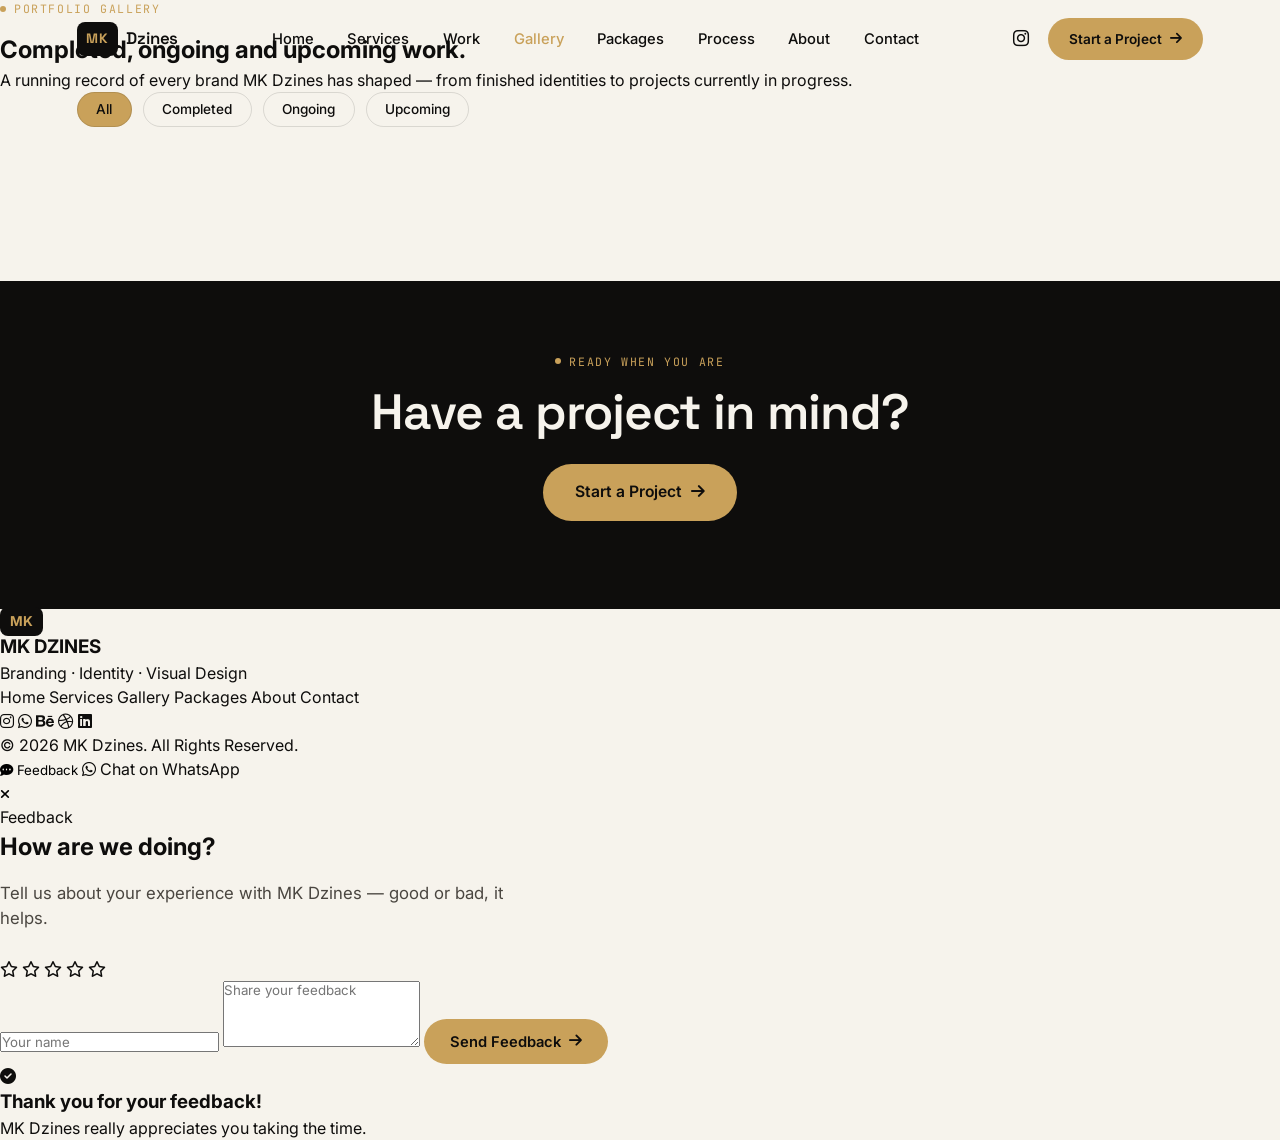
==== gallery.html @ a7ab2bc8 "Create gallery.html" ====
<!DOCTYPE html>
<html lang="en">
<head>
<meta charset="UTF-8">
<meta name="viewport" content="width=device-width, initial-scale=1.0">
<title>Gallery — MK Dzines</title>
<meta name="description" content="Browse completed, ongoing and upcoming branding projects by MK Dzines.">
<link rel="preconnect" href="https://fonts.googleapis.com">
<link rel="preconnect" href="https://fonts.gstatic.com" crossorigin>
<link href="https://fonts.googleapis.com/css2?family=Space+Grotesk:wght@400;500;600;700&family=Inter:wght@400;500;600;700&family=JetBrains+Mono:wght@400;500&display=swap" rel="stylesheet">
<link rel="stylesheet" href="https://cdnjs.cloudflare.com/ajax/libs/font-awesome/6.5.1/css/all.min.css">
<link rel="stylesheet" href="style.css">
</head>
<body>

<!-- ===== NAV ===== -->
<header class="site-header scrolled" id="siteHeader">
  <div class="nav-wrap">
    <a href="index.html" class="logo">
      <span class="logo-mark">MK</span>
      <span class="logo-text">Dzines</span>
    </a>

    <nav class="nav-links" id="navLinks">
      <a href="index.html#home">Home</a>
      <a href="index.html#services">Services</a>
      <a href="index.html#work">Work</a>
      <a href="gallery.html" style="color:var(--gold);">Gallery</a>
      <a href="index.html#packages">Packages</a>
      <a href="index.html#process">Process</a>
      <a href="index.html#about">About</a>
      <a href="index.html#contact">Contact</a>
    </nav>

    <div class="nav-right">
      <a href="https://instagram.com/mk__dzines" target="_blank" rel="noopener" class="ig-icon" aria-label="Instagram">
        <i class="fa-brands fa-instagram"></i>
      </a>
      <a href="index.html#contact" class="btn btn-gold nav-cta">Start a Project <i class="fa-solid fa-arrow-right"></i></a>
      <button class="hamburger" id="hamburger" aria-label="Open menu" aria-expanded="false">
        <span></span><span></span><span></span>
      </button>
    </div>
  </div>
</header>

<!-- ===== MOBILE MENU ===== -->
<div class="mobile-menu" id="mobileMenu">
  <a href="index.html#home">Home</a>
  <a href="index.html#services">Services</a>
  <a href="index.html#work">Work</a>
  <a href="gallery.html">Gallery</a>
  <a href="index.html#packages">Packages</a>
  <a href="index.html#process">Process</a>
  <a href="index.html#about">About</a>
  <a href="index.html#contact">Contact</a>
  <a href="index.html#contact" class="btn btn-gold" style="margin-top:1.5rem;">Start a Project</a>
  <a href="https://instagram.com/mk__dzines" target="_blank" rel="noopener" class="mobile-ig"><i class="fa-brands fa-instagram"></i> @mk__dzines</a>
</div>

<!-- ===== GALLERY HERO ===== -->
<section class="gallery-hero">
  <p class="eyebrow"><span class="eyebrow-dot"></span>Portfolio Gallery</p>
  <h1>Completed, ongoing and upcoming work.</h1>
  <p>A running record of every brand MK Dzines has shaped — from finished identities to projects currently in progress.</p>
</section>

<!-- ===== GALLERY GRID ===== -->
<section class="section" style="padding-top:0;">
  <div class="filter-row" style="margin-bottom:2.6rem;">
    <button class="filter-btn gallery-filter-btn active" data-filter="all" style="border-color:var(--line); color:var(--charcoal);">All</button>
    <button class="filter-btn gallery-filter-btn" data-filter="completed" style="border-color:var(--line); color:var(--charcoal);">Completed</button>
    <button class="filter-btn gallery-filter-btn" data-filter="ongoing" style="border-color:var(--line); color:var(--charcoal);">Ongoing</button>
    <button class="filter-btn gallery-filter-btn" data-filter="upcoming" style="border-color:var(--line); color:var(--charcoal);">Upcoming</button>
  </div>
  <div class="portfolio-grid" id="galleryGrid" style="--card-bg:1;"></div>
</section>

<!-- ===== CTA STRIP ===== -->
<section class="section section-dark" style="text-align:center; padding-top:4.5rem; padding-bottom:5.5rem;">
  <p class="eyebrow" style="justify-content:center;"><span class="eyebrow-dot"></span>Ready When You Are</p>
  <h2 class="section-title" style="margin-bottom:1.6rem;">Have a project in mind?</h2>
  <a href="index.html#contact" class="btn btn-gold btn-lg">Start a Project <i class="fa-solid fa-arrow-right"></i></a>
</section>

<!-- ===== FOOTER ===== -->
<footer class="footer">
  <div class="footer-top">
    <div class="footer-brand">
      <span class="logo-mark">MK</span>
      <div>
        <h3>MK DZINES</h3>
        <p>Branding · Identity · Visual Design</p>
      </div>
    </div>
    <nav class="footer-nav">
      <a href="index.html#home">Home</a>
      <a href="index.html#services">Services</a>
      <a href="gallery.html">Gallery</a>
      <a href="index.html#packages">Packages</a>
      <a href="index.html#about">About</a>
      <a href="index.html#contact">Contact</a>
    </nav>
    <div class="footer-social">
      <a href="https://instagram.com/mk__dzines" target="_blank" rel="noopener" aria-label="Instagram"><i class="fa-brands fa-instagram"></i></a>
      <a href="#" target="_blank" rel="noopener" aria-label="WhatsApp"><i class="fa-brands fa-whatsapp"></i></a>
      <a href="#" target="_blank" rel="noopener" aria-label="Behance"><i class="fa-brands fa-behance"></i></a>
      <a href="#" target="_blank" rel="noopener" aria-label="Dribbble"><i class="fa-brands fa-dribbble"></i></a>
      <a href="#" target="_blank" rel="noopener" aria-label="LinkedIn"><i class="fa-brands fa-linkedin"></i></a>
    </div>
  </div>
  <p class="footer-bottom">© 2026 MK Dzines. All Rights Reserved.</p>
</footer>

<!-- ===== FLOATING ACTION BUTTONS ===== -->
<div class="float-stack">
  <button type="button" class="float-btn feedback-float" id="feedbackFloatBtn">
    <i class="fa-solid fa-comment-dots"></i>
    <span>Feedback</span>
  </button>
  <a href="https://wa.me/0000000000?text=Hi%20MK%20Dzines%2C%20I%27m%20interested%20in%20your%20branding%20services." target="_blank" rel="noopener" class="float-btn whatsapp-float">
    <i class="fa-brands fa-whatsapp"></i>
    <span>Chat on WhatsApp</span>
  </a>
</div>

<!-- ===== FEEDBACK MODAL ===== -->
<div class="modal-overlay" id="feedbackOverlay">
  <div class="modal-box feedback-box" id="feedbackBox">
    <button class="modal-close" id="feedbackClose" aria-label="Close"><i class="fa-solid fa-xmark"></i></button>
    <div id="feedbackFormWrap">
      <p class="modal-eyebrow">Feedback</p>
      <h2>How are we doing?</h2>
      <p class="section-sub" style="margin-bottom:1.6rem;">Tell us about your experience with MK Dzines — good or bad, it helps.</p>
      <form id="feedbackForm">
        <div class="star-rating" id="starRating">
          <i class="fa-regular fa-star" data-value="1"></i>
          <i class="fa-regular fa-star" data-value="2"></i>
          <i class="fa-regular fa-star" data-value="3"></i>
          <i class="fa-regular fa-star" data-value="4"></i>
          <i class="fa-regular fa-star" data-value="5"></i>
        </div>
        <input type="text" placeholder="Your name" required>
        <textarea rows="4" placeholder="Share your feedback" required></textarea>
        <button type="submit" class="btn btn-gold">Send Feedback <i class="fa-solid fa-arrow-right"></i></button>
      </form>
    </div>
    <div class="form-success" id="feedbackSuccess">
      <i class="fa-solid fa-circle-check"></i>
      <h3>Thank you for your feedback!</h3>
      <p>MK Dzines really appreciates you taking the time.</p>
    </div>
  </div>
</div>

<script src="script.js"></script>
</body>
</html>
---- style.css ----
/* ===================================================
   MK DZINES — Design Tokens
   Charcoal  #0E0D0C   Ivory  #F6F3EC   Gold #C9A15A
   Beige #E8E0D0        Graphite text #4A4640
=================================================== */

:root {
  --charcoal: #0E0D0C;
  --charcoal-soft: #171512;
  --ivory: #F6F3EC;
  --beige: #E8E0D0;
  --gold: #C9A15A;
  --gold-bright: #DDB877;
  --graphite: #4A4640;
  --line: rgba(14,13,12,0.12);
  --line-dark: rgba(246,243,236,0.14);

  --font-display: 'Space Grotesk', sans-serif;
  --font-body: 'Inter', sans-serif;
  --font-mono: 'JetBrains Mono', monospace;

  --radius-lg: 22px;
  --radius-md: 14px;
  --radius-sm: 8px;
  --ease: cubic-bezier(.22,1,.36,1);
}

* { box-sizing: border-box; margin: 0; padding: 0; }

html { scroll-behavior: smooth; }

body {
  background: var(--ivory);
  color: var(--charcoal);
  font-family: var(--font-body);
  line-height: 1.5;
  -webkit-font-smoothing: antialiased;
  overflow-x: hidden;
}

a { color: inherit; text-decoration: none; }
ul { list-style: none; }
img { max-width: 100%; display: block; }
button { font-family: inherit; cursor: pointer; border: none; background: none; }
input, select, textarea { font-family: inherit; }

:focus-visible {
  outline: 2px solid var(--gold);
  outline-offset: 3px;
}

@media (prefers-reduced-motion: reduce) {
  *, *::before, *::after { animation-duration: 0.01ms !important; transition-duration: 0.01ms !important; }
  html { scroll-behavior: auto; }
}

.eyebrow {
  font-family: var(--font-mono);
  font-size: 0.72rem;
  letter-spacing: 0.14em;
  text-transform: uppercase;
  color: var(--gold);
  display: flex;
  align-items: center;
  gap: 0.5rem;
  margin-bottom: 0.9rem;
}
.eyebrow-dot {
  width: 6px; height: 6px; border-radius: 50%;
  background: var(--gold);
  display: inline-block;
}

.section-title {
  font-family: var(--font-display);
  font-weight: 600;
  font-size: clamp(2rem, 4.2vw, 3.1rem);
  letter-spacing: -0.02em;
  line-height: 1.08;
}
.section-sub {
  margin-top: 1rem;
  max-width: 46ch;
  color: var(--graphite);
  font-size: 1.05rem;
}
.section-dark .section-sub { color: rgba(246,243,236,0.7); }

.section {
  padding: 7rem 6vw;
  max-width: 1440px;
  margin: 0 auto;
}
.section-dark {
  background: var(--charcoal);
  color: var(--ivory);
  max-width: none;
}
.section-dark .section {
  max-width: 1440px;
  margin: 0 auto;
}
.section-head { margin-bottom: 3.5rem; }

/* ===== BUTTONS ===== */
.btn {
  display: inline-flex;
  align-items: center;
  gap: 0.55rem;
  font-family: var(--font-body);
  font-weight: 600;
  font-size: 0.92rem;
  padding: 0.85rem 1.6rem;
  border-radius: 999px;
  transition: transform 0.35s var(--ease), background 0.3s ease, color 0.3s ease, border-color 0.3s ease;
  white-space: nowrap;
}
.btn-lg { padding: 1.05rem 2rem; font-size: 0.98rem; }
.btn-gold {
  background: var(--gold);
  color: var(--charcoal);
}
.btn-gold:hover { background: var(--gold-bright); transform: translateY(-2px); }
.btn-ghost {
  border: 1px solid var(--line);
  color: var(--charcoal);
}
.section-dark .btn-ghost { border-color: var(--line-dark); color: var(--ivory); }
.btn-ghost:hover { border-color: var(--gold); color: var(--gold); transform: translateY(-2px); }
.btn-outline-gold {
  border: 1px solid var(--gold);
  color: var(--gold);
  background: transparent;
}
.btn-outline-gold:hover { background: var(--gold); color: var(--charcoal); }

/* ===================================================
   HEADER / NAV
=================================================== */
.site-header {
  position: fixed;
  top: 0; left: 0; right: 0;
  z-index: 500;
  padding: 1.1rem 6vw;
  transition: background 0.4s ease, box-shadow 0.4s ease, padding 0.4s ease;
}
.site-header.scrolled {
  background: rgba(246,243,236,0.86);
  backdrop-filter: blur(14px);
  box-shadow: 0 1px 0 var(--line);
  padding: 0.75rem 6vw;
}
.nav-wrap {
  max-width: 1440px;
  margin: 0 auto;
  display: flex;
  align-items: center;
  justify-content: space-between;
}
.logo { display: flex; align-items: center; gap: 0.55rem; font-family: var(--font-display); }
.logo-mark {
  background: var(--charcoal);
  color: var(--gold);
  font-weight: 700;
  font-size: 0.85rem;
  padding: 0.4rem 0.6rem;
  border-radius: var(--radius-sm);
  letter-spacing: 0.02em;
}
.logo-text { font-weight: 600; font-size: 1.05rem; letter-spacing: -0.01em; }

.nav-links {
  display: flex;
  gap: 2.1rem;
  font-size: 0.92rem;
  font-weight: 500;
}
.nav-links a { position: relative; padding: 0.3rem 0; }
.nav-links a::after {
  content: '';
  position: absolute; left: 0; bottom: -2px;
  width: 0; height: 1px; background: var(--gold);
  transition: width 0.3s var(--ease);
}
.nav-links a:hover::after { width: 100%; }

.nav-right { display: flex; align-items: center; gap: 1.2rem; }
.ig-icon { font-size: 1.15rem; transition: color 0.3s ease, transform 0.3s ease; }
.ig-icon:hover { color: var(--gold); transform: scale(1.1); }
.nav-cta { font-size: 0.85rem; padding: 0.7rem 1.3rem; }

.hamburger {
  display: none;
  flex-direction: column;
  gap: 5px;
  width: 26px;
}
.hamburger span {
  height: 2px; width: 100%; background: var(--charcoal);
  transition: transform 0.35s var(--ease), opacity 0.3s ease;
}
.hamburger.open span:nth-child(1) { transform: translateY(7px) rotate(45deg); }
.hamburger.open span:nth-child(2) { opacity: 0; }
.hamburger.open span:nth-child(3) { transform: translateY(-7px) rotate(-45deg); }

.mobile-menu {
  position: fixed;
  top: 0; right: 0;
  width: min(78vw, 340px);
  height: 100vh;
  background: var(--charcoal);
  color: var(--ivory);
  z-index: 600;
  display: flex;
  flex-direction: column;
  gap: 1.5rem;
  padding: 6.5rem 2.2rem 2rem;
  transform: translateX(100%);
  transition: transform 0.5s var(--ease);
  font-family: var(--font-display);
  font-size: 1.3rem;
}
.mobile-menu.open { transform: translateX(0); }
.mobile-ig { font-family: var(--font-body); font-size: 0.95rem; color: var(--gold); margin-top: auto; }

/* ===================================================
   HERO
=================================================== */
.hero {
  min-height: 100vh;
  display: grid;
  grid-template-columns: 1.05fr 0.95fr;
  align-items: center;
  padding: 8rem 6vw 4rem;
  gap: 2rem;
  position: relative;
  overflow: hidden;
}
.hero::before {
  content: '';
  position: absolute;
  top: -20%; right: -10%;
  width: 60vw; height: 60vw;
  background: radial-gradient(circle, rgba(201,161,90,0.16) 0%, rgba(201,161,90,0) 70%);
  pointer-events: none;
}
.hero-headline {
  font-family: var(--font-display);
  font-weight: 700;
  font-size: clamp(2.6rem, 5.6vw, 4.6rem);
  letter-spacing: -0.03em;
  line-height: 1.04;
}
.hero-headline .ital { color: var(--gold); font-style: italic; font-weight: 500; }
.hero-sub {
  margin-top: 1.6rem;
  font-size: 1.15rem;
  color: var(--graphite);
  max-width: 42ch;
}
.hero-ctas { display: flex; gap: 1rem; margin-top: 2.3rem; flex-wrap: wrap; }
.hero-credibility {
  margin-top: 2.6rem;
  font-family: var(--font-mono);
  font-size: 0.75rem;
  letter-spacing: 0.08em;
  color: var(--graphite);
  text-transform: uppercase;
}

.hero-stage {
  position: relative;
  height: 560px;
  display: flex;
  align-items: center;
  justify-content: center;
}
.stamp-wrap {
  width: 220px; height: 220px;
  animation: spin 22s linear infinite;
}
@keyframes spin { to { transform: rotate(360deg); } }
.stamp { width: 100%; height: 100%; }
.stamp-ring-outer { fill: none; stroke: var(--charcoal); stroke-width: 1.4; }
.stamp-ring-inner { fill: var(--charcoal); }
.stamp-text {
  font-family: var(--font-mono);
  font-size: 10.3px;
  letter-spacing: 2px;
  fill: var(--charcoal);
}
.stamp-center {
  font-family: var(--font-display);
  font-size: 34px;
  font-weight: 700;
  fill: var(--gold);
}

.chip {
  position: absolute;
  display: flex;
  align-items: center;
  gap: 0.5rem;
  background: var(--ivory);
  border: 1px solid var(--line);
  padding: 0.65rem 1rem;
  border-radius: 999px;
  font-size: 0.8rem;
  font-weight: 600;
  box-shadow: 0 12px 28px rgba(14,13,12,0.08);
  animation: floaty 7s ease-in-out infinite;
}
.chip i { color: var(--gold); font-size: 0.95rem; }
.chip-1 { top: 6%; left: 4%; animation-delay: 0s; }
.chip-2 { top: 18%; right: 2%; animation-delay: 0.6s; }
.chip-3 { top: 46%; left: -4%; animation-delay: 1.2s; }
.chip-4 { bottom: 30%; right: -2%; animation-delay: 1.8s; }
.chip-5 { bottom: 12%; left: 8%; animation-delay: 2.4s; }
.chip-6 { bottom: 4%; right: 20%; animation-delay: 3s; }
.chip-7 { top: 2%; left: 38%; animation-delay: 3.6s; }
.chip-8 { top: 62%; right: 30%; animation-delay: 4.2s; }

@keyframes floaty {
  0%, 100% { transform: translateY(0); }
  50% { transform: translateY(-10px); }
}

/* ===================================================
   TRUST STRIP / MARQUEE
=================================================== */
.trust-strip {
  border-top: 1px solid var(--line);
  border-bottom: 1px solid var(--line);
  padding: 2.2rem 0;
}
.trust-line {
  text-align: center;
  font-family: var(--font-display);
  font-size: 1.1rem;
  margin-bottom: 1.4rem;
}
.marquee { overflow: hidden; white-space: nowrap; }
.marquee-track {
  display: inline-flex;
  gap: 0.9rem;
  font-family: var(--font-mono);
  font-size: 0.85rem;
  letter-spacing: 0.06em;
  color: var(--graphite);
  animation: marquee 26s linear infinite;
}
.marquee-track .dot { color: var(--gold); }
@keyframes marquee {
  from { transform: translateX(0); }
  to { transform: translateX(-50%); }
}

/* ===================================================
   SERVICES
=================================================== */
.services-grid {
  display: grid;
  grid-template-columns: repeat(3, 1fr);
  gap: 1.4rem;
}
.service-card {
  border: 1px solid var(--line);
  border-radius: var(--radius-lg);
  padding: 2.2rem;
  position: relative;
  transition: transform 0.4s var(--ease), box-shadow 0.4s var(--ease), border-color 0.4s ease;
}
.service-card:hover {
  transform: translateY(-6px);
  box-shadow: 0 24px 40px rgba(14,13,12,0.08);
  border-color: var(--gold);
}
.service-num {
  font-family: var(--font-mono);
  font-size: 0.75rem;
  color: var(--gold);
  position: absolute;
  top: 2rem; right: 2rem;
}
.service-icon { font-size: 1.5rem; color: var(--gold); margin-bottom: 1.4rem; }
.service-card h3 { font-family: var(--font-display); font-size: 1.25rem; margin-bottom: 0.7rem; }
.service-card p { color: var(--graphite); font-size: 0.92rem; margin-bottom: 1.3rem; }
.service-link { font-size: 0.85rem; font-weight: 600; color: var(--charcoal); display: inline-flex; gap: 0.4rem; align-items: center; }
.service-link i { font-size: 0.75rem; transition: transform 0.3s var(--ease); }
.service-card:hover .service-link i { transform: translateX(4px); }

/* ===================================================
   PORTFOLIO
=================================================== */
.filter-row {
  display: flex;
  gap: 0.7rem;
  flex-wrap: wrap;
  margin-bottom: 2.6rem;
}
.filter-btn {
  padding: 0.55rem 1.15rem;
  border-radius: 999px;
  border: 1px solid var(--line-dark);
  color: rgba(246,243,236,0.7);
  font-size: 0.85rem;
  font-weight: 500;
  transition: all 0.3s ease;
}
.filter-btn.active, .filter-btn:hover {
  background: var(--gold);
  border-color: var(--gold);
  color: var(--charcoal);
}

.portfolio-grid {
  display: grid;
  grid-template-columns: repeat(2, 1fr);
  gap: 1.4rem;
}
.portfolio-card {
  border-radius: var(--radius-lg);
  overflow: hidden;
  cursor: pointer;
  position: relative;
  background: var(--charcoal-soft);
  border: 1px solid var(--line-dark);
  transition: transform 0.45s var(--ease);
}
.portfolio-card:hover { transform: translateY(-6px); }
.portfolio-visual {
  height: 260px;
  display: flex;
  align-items: center;
  justify-content: center;
  font-family: var(--font-display);
  font-size: 2.2rem;
  font-weight: 700;
  letter-spacing: -0.02em;
  position: relative;
  overflow: hidden;
}
.portfolio-visual span { position: relative; z-index: 2; }
.portfolio-visual::after {
  content: '';
  position: absolute; inset: 0;
  background: linear-gradient(160deg, rgba(201,161,90,0.28), rgba(0,0,0,0.15));
}
.portfolio-info { padding: 1.4rem 1.6rem 1.7rem; }
.portfolio-cat { font-family: var(--font-mono); font-size: 0.7rem; color: var(--gold); letter-spacing: 0.08em; text-transform: uppercase; }
.portfolio-info h3 { font-family: var(--font-display); font-size: 1.15rem; margin: 0.4rem 0 0.3rem; }
.portfolio-info p { color: rgba(246,243,236,0.65); font-size: 0.88rem; margin-bottom: 0.9rem; }
.portfolio-view { font-size: 0.82rem; font-weight: 600; color: var(--gold); }
.portfolio-card.hidden-card { display: none; }

/* ===================================================
   PACKAGES
=================================================== */
.packages-grid {
  display: grid;
  grid-template-columns: repeat(3, 1fr);
  gap: 1.5rem;
  align-items: stretch;
}
.package-card {
  border: 1px solid var(--line);
  border-radius: var(--radius-lg);
  padding: 2.6rem 2.2rem;
  display: flex;
  flex-direction: column;
  position: relative;
  transition: transform 0.4s var(--ease), box-shadow 0.4s var(--ease);
}
.package-card:hover { transform: translateY(-6px); box-shadow: 0 24px 40px rgba(14,13,12,0.08); }
.package-card h3 { font-family: var(--font-display); font-size: 1.5rem; margin-bottom: 0.6rem; }
.package-desc { color: var(--graphite); font-size: 0.92rem; margin-bottom: 1.6rem; min-height: 44px; }
.package-card ul { margin-bottom: 2rem; flex-grow: 1; }
.package-card li {
  padding: 0.55rem 0;
  border-top: 1px solid var(--line);
  font-size: 0.9rem;
  display: flex;
  align-items: center;
  gap: 0.6rem;
}
.package-card li::before { content: '✓'; color: var(--gold); font-weight: 700; }
.package-featured {
  background: var(--charcoal);
  color: var(--ivory);
  border-color: var(--charcoal);
  transform: scale(1.04);
}
.package-featured li { border-color: var(--line-dark); }
.package-featured .package-desc { color: rgba(246,243,236,0.7); }
.package-badge {
  position: absolute;
  top: -13px; left: 2.2rem;
  background: var(--gold);
  color: var(--charcoal);
  font-family: var(--font-mono);
  font-size: 0.68rem;
  letter-spacing: 0.06em;
  text-transform: uppercase;
  padding: 0.3rem 0.8rem;
  border-radius: 999px;
}
.custom-quote {
  text-align: center;
  margin-top: 3rem;
  color: var(--graphite);
}
.custom-quote a { color: var(--gold); font-weight: 600; }

/* ===================================================
   PROCESS
=================================================== */
.process-timeline {
  display: grid;
  grid-template-columns: repeat(6, 1fr);
  gap: 1.2rem;
  position: relative;
}
.process-timeline::before {
  content: '';
  position: absolute;
  top: 22px; left: 0; right: 0;
  height: 1px;
  background: var(--line-dark);
}
.process-step { position: relative; padding-top: 3.5rem; }
.process-num {
  position: absolute;
  top: 0; left: 0;
  width: 44px; height: 44px;
  border-radius: 50%;
  background: var(--gold);
  color: var(--charcoal);
  font-family: var(--font-mono);
  font-size: 0.8rem;
  font-weight: 700;
  display: flex;
  align-items: center;
  justify-content: center;
}
.process-step h3 { font-family: var(--font-display); font-size: 1.1rem; margin-bottom: 0.5rem; }
.process-step p { color: rgba(246,243,236,0.65); font-size: 0.85rem; }

/* ===================================================
   WHY
=================================================== */
.why-grid {
  display: grid;
  grid-template-columns: repeat(3, 1fr);
  gap: 1.4rem;
}
.why-item {
  border-top: 2px solid var(--gold);
  padding-top: 1.3rem;
}
.why-item h3 { font-family: var(--font-display); font-size: 1.15rem; margin-bottom: 0.5rem; }
.why-item p { color: var(--graphite); font-size: 0.92rem; }

/* ===================================================
   INSTAGRAM
=================================================== */
.ig-grid {
  display: grid;
  grid-template-columns: repeat(6, 1fr);
  gap: 0.9rem;
  margin-bottom: 2.8rem;
}
.ig-tile {
  aspect-ratio: 1;
  border-radius: var(--radius-md);
  background: var(--charcoal-soft);
  border: 1px solid var(--line-dark);
  display: flex;
  align-items: center;
  justify-content: center;
  color: var(--gold);
  font-size: 1.3rem;
  transition: transform 0.4s var(--ease);
}
.ig-tile:hover { transform: scale(1.05); color: var(--ivory); }
.ig-cta-wrap { text-align: center; }

/* ===================================================
   TESTIMONIALS
=================================================== */
.testimonial-slider { overflow: hidden; }
.testimonial-track {
  display: flex;
  transition: transform 0.6s var(--ease);
}
.testimonial-card {
  min-width: 100%;
  border: 1px solid var(--line);
  border-radius: var(--radius-lg);
  padding: 3rem;
  text-align: center;
  max-width: 640px;
  margin: 0 auto;
}
.stars { color: var(--gold); margin-bottom: 1.2rem; font-size: 0.9rem; }
.testimonial-card p { font-size: 1.2rem; font-family: var(--font-display); font-weight: 500; line-height: 1.5; }
.testimonial-author { display: flex; align-items: center; justify-content: center; gap: 0.8rem; margin-top: 1.8rem; }
.author-avatar {
  width: 42px; height: 42px; border-radius: 50%;
  background: var(--charcoal); color: var(--gold);
  display: flex; align-items: center; justify-content: center;
  font-family: var(--font-mono); font-size: 0.8rem; font-weight: 700;
}
.testimonial-author div { text-align: left; font-size: 0.85rem; }
.testimonial-author strong { display: block; }
.testimonial-author span { color: var(--graphite); }
.slider-dots { display: flex; justify-content: center; gap: 0.6rem; margin-top: 2rem; }
.slider-dots span {
  width: 8px; height: 8px; border-radius: 50%;
  background: var(--line);
  cursor: pointer;
  transition: background 0.3s ease, transform 0.3s ease;
}
.slider-dots span.active { background: var(--gold); transform: scale(1.3); }

/* ===================================================
   ABOUT
=================================================== */
.about-grid {
  max-width: 1440px;
  margin: 0 auto;
  display: grid;
  grid-template-columns: 1.1fr 0.9fr;
  gap: 3rem;
  align-items: center;
}
.about-copy p { color: rgba(246,243,236,0.72); margin: 1.1rem 0; max-width: 52ch; }
.about-tags { display: flex; flex-wrap: wrap; gap: 0.6rem; margin: 1.6rem 0 2rem; }
.about-tags span {
  border: 1px solid var(--line-dark);
  padding: 0.4rem 0.9rem;
  border-radius: 999px;
  font-size: 0.8rem;
  color: var(--ivory);
}
.about-frame {
  aspect-ratio: 4/5;
  border-radius: var(--radius-lg);
  background: linear-gradient(150deg, #201d18, #0a0908);
  border: 1px solid var(--line-dark);
  display: flex;
  align-items: center;
  justify-content: center;
}
.about-frame-mark {
  font-family: var(--font-display);
  font-size: 6rem;
  font-weight: 700;
  color: var(--gold);
  opacity: 0.9;
}

/* ===================================================
   INDUSTRIES
=================================================== */
.industries-grid {
  display: flex;
  flex-wrap: wrap;
  gap: 0.8rem;
}
.industry-chip {
  display: flex;
  align-items: center;
  gap: 0.6rem;
  border: 1px solid var(--line);
  padding: 0.75rem 1.3rem;
  border-radius: 999px;
  font-size: 0.9rem;
  font-weight: 500;
  transition: all 0.3s ease;
}
.industry-chip i { color: var(--gold); }
.industry-chip:hover { background: var(--charcoal); color: var(--ivory); border-color: var(--charcoal); }

/* ===================================================
   FAQ
=================================================== */
.faq-list { max-width: 800px; }
.faq-item { border-bottom: 1px solid var(--line); }
.faq-q {
  width: 100%;
  display: flex;
  justify-content: space-between;
  align-items: center;
  padding: 1.4rem 0;
  font-family: var(--font-display);
  font-size: 1.05rem;
  text-align: left;
}
.faq-q i { color: var(--gold); transition: transform 0.35s var(--ease); font-size: 0.9rem; }
.faq-item.open .faq-q i { transform: rotate(45deg); }
.faq-a {
  max-height: 0;
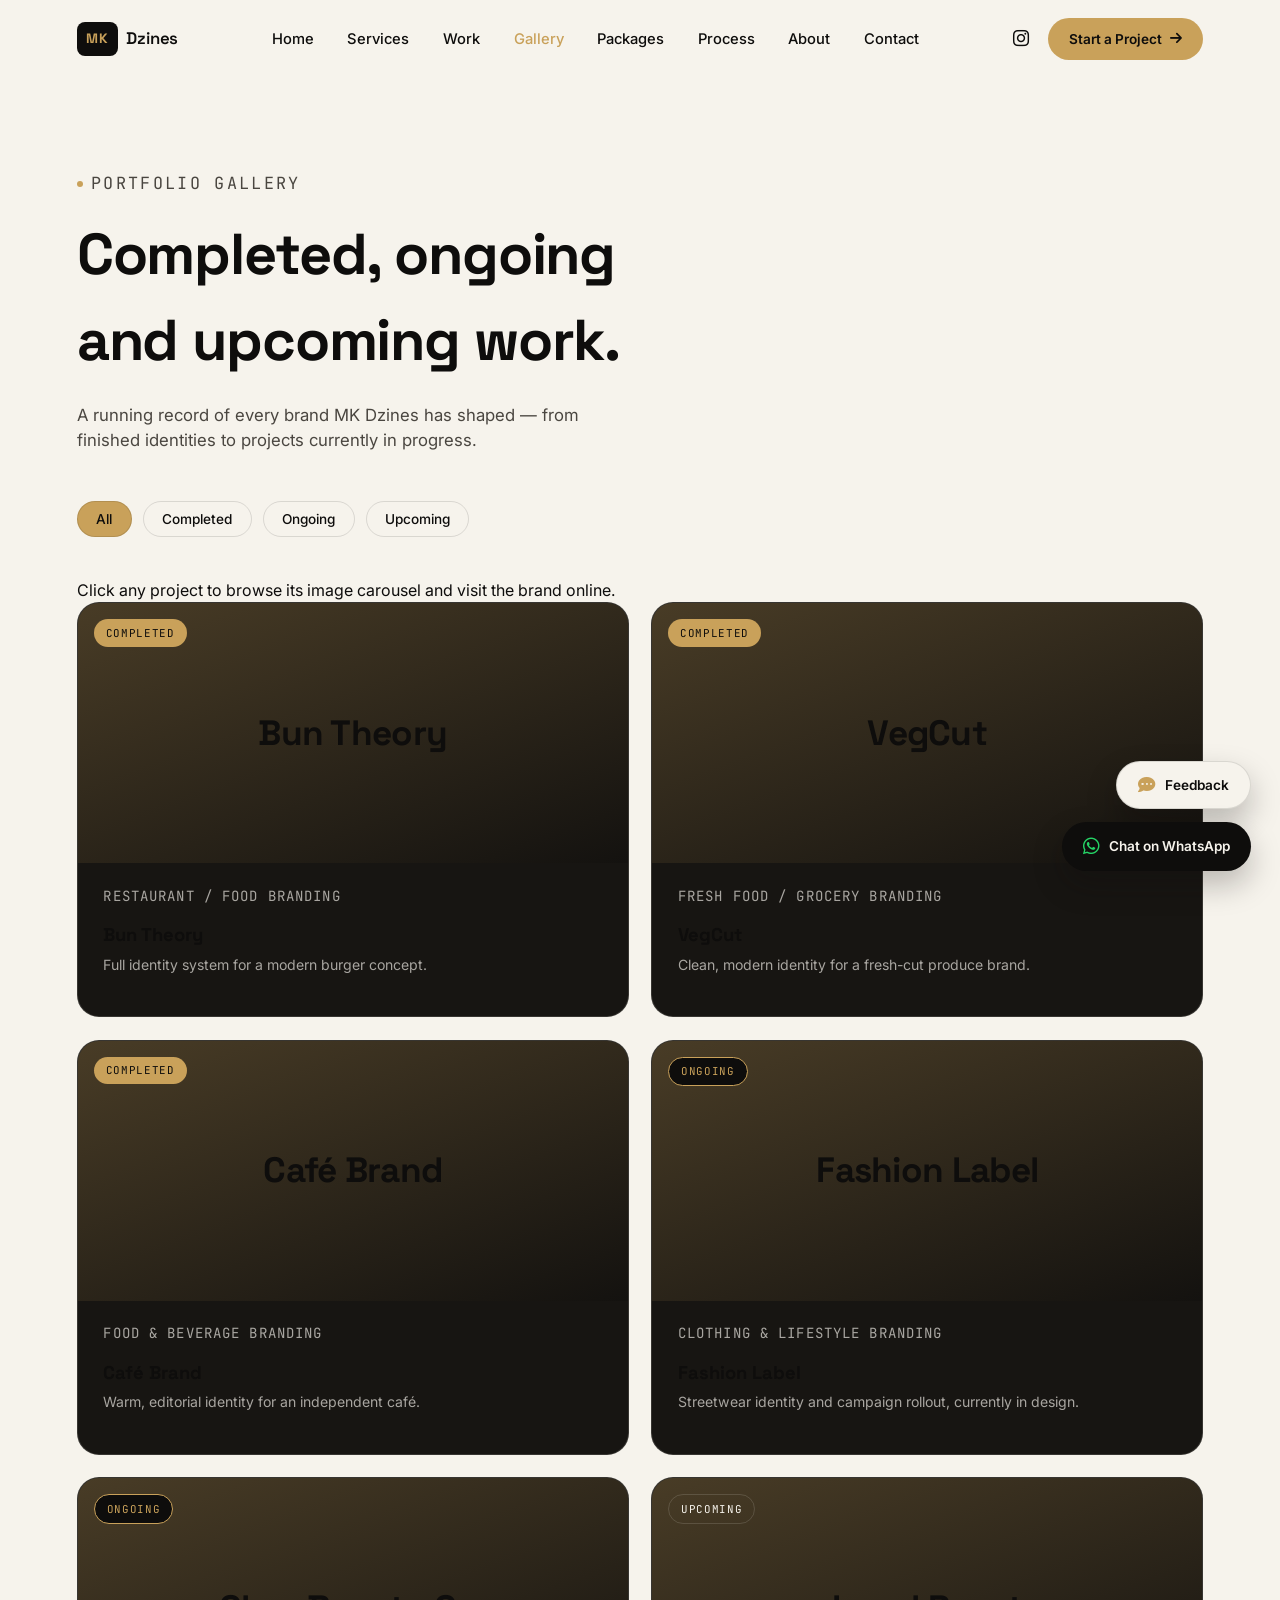
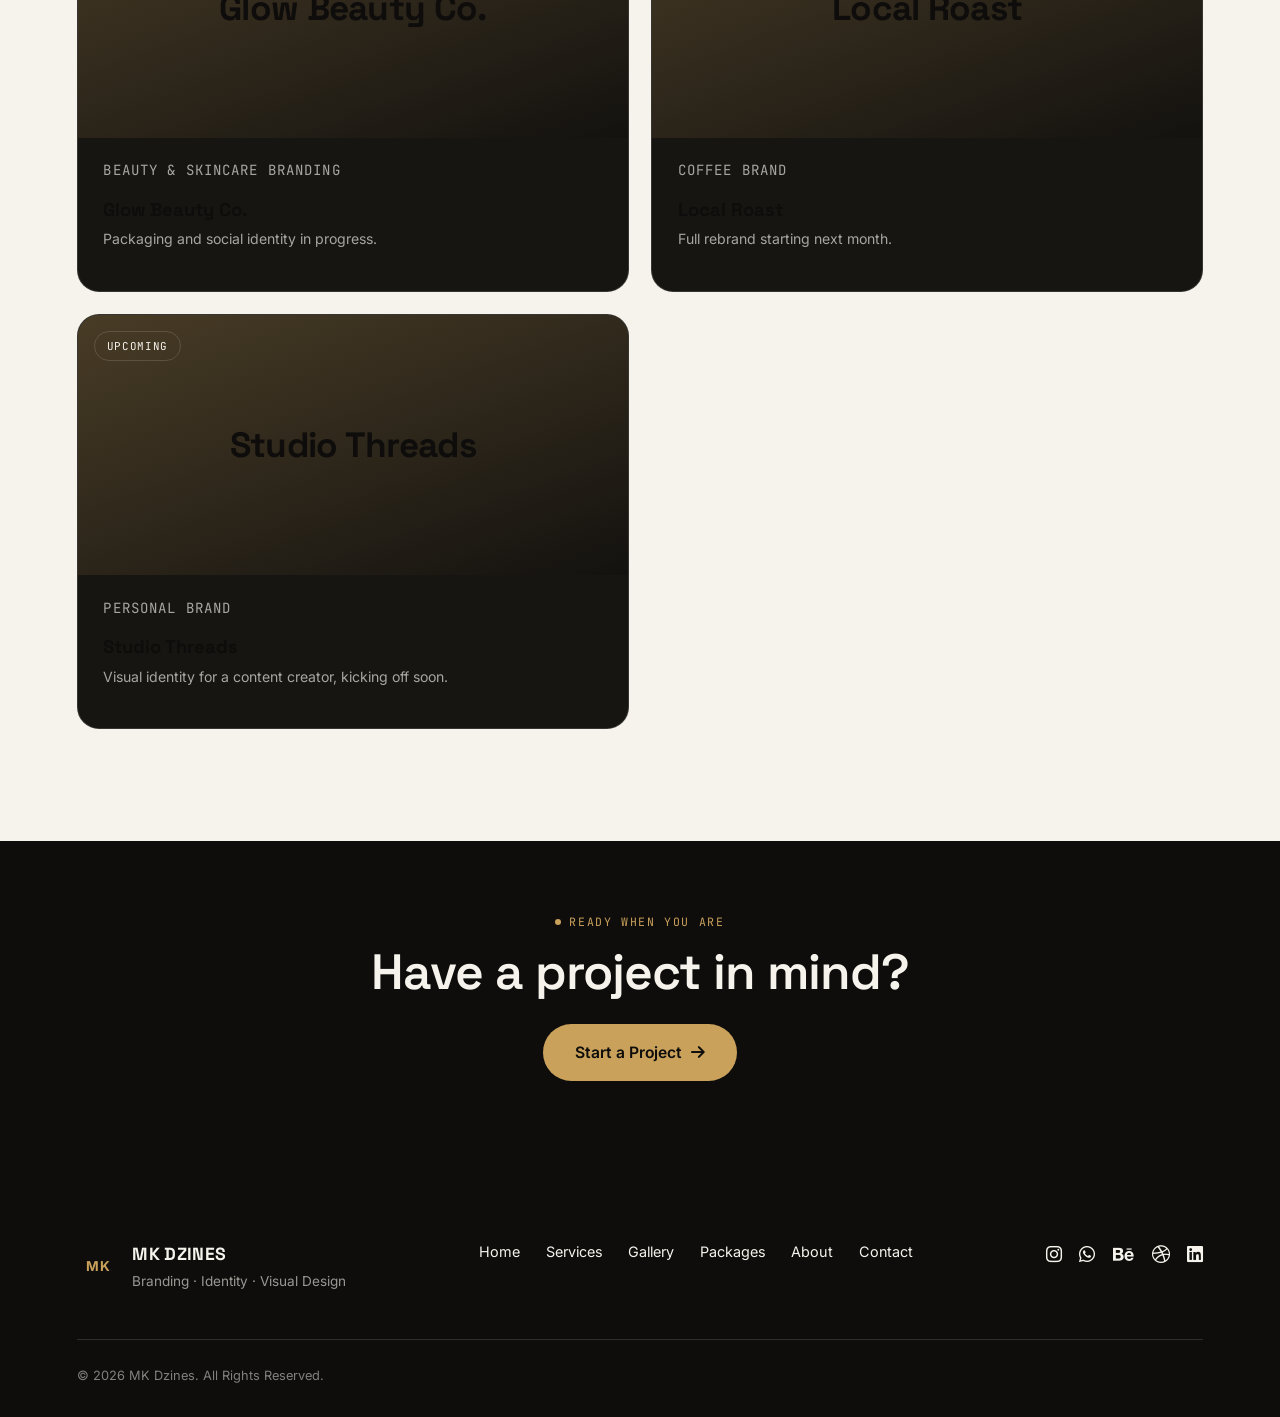
==== commit 1ef4c94a: "Update gallery.html" ====
--- a/gallery.html
+++ b/gallery.html
@@ -36,7 +36,7 @@
       <a href="https://instagram.com/mk__dzines" target="_blank" rel="noopener" class="ig-icon" aria-label="Instagram">
         <i class="fa-brands fa-instagram"></i>
       </a>
-      <a href="index.html#contact" class="btn btn-gold nav-cta">Start a Project <i class="fa-solid fa-arrow-right"></i></a>
+      <a href="#" class="btn btn-gold nav-cta js-open-project">Start a Project <i class="fa-solid fa-arrow-right"></i></a>
       <button class="hamburger" id="hamburger" aria-label="Open menu" aria-expanded="false">
         <span></span><span></span><span></span>
       </button>
@@ -54,7 +54,7 @@
   <a href="index.html#process">Process</a>
   <a href="index.html#about">About</a>
   <a href="index.html#contact">Contact</a>
-  <a href="index.html#contact" class="btn btn-gold" style="margin-top:1.5rem;">Start a Project</a>
+  <a href="#" class="btn btn-gold js-open-project" style="margin-top:1.5rem;">Start a Project</a>
   <a href="https://instagram.com/mk__dzines" target="_blank" rel="noopener" class="mobile-ig"><i class="fa-brands fa-instagram"></i> @mk__dzines</a>
 </div>
 
@@ -73,6 +73,7 @@
     <button class="filter-btn gallery-filter-btn" data-filter="ongoing" style="border-color:var(--line); color:var(--charcoal);">Ongoing</button>
     <button class="filter-btn gallery-filter-btn" data-filter="upcoming" style="border-color:var(--line); color:var(--charcoal);">Upcoming</button>
   </div>
+  <p class="gallery-hint">Click any project to browse its image carousel and visit the brand online.</p>
   <div class="portfolio-grid" id="galleryGrid" style="--card-bg:1;"></div>
 </section>
 
@@ -80,7 +81,7 @@
 <section class="section section-dark" style="text-align:center; padding-top:4.5rem; padding-bottom:5.5rem;">
   <p class="eyebrow" style="justify-content:center;"><span class="eyebrow-dot"></span>Ready When You Are</p>
   <h2 class="section-title" style="margin-bottom:1.6rem;">Have a project in mind?</h2>
-  <a href="index.html#contact" class="btn btn-gold btn-lg">Start a Project <i class="fa-solid fa-arrow-right"></i></a>
+  <a href="#" class="btn btn-gold btn-lg js-open-project">Start a Project <i class="fa-solid fa-arrow-right"></i></a>
 </section>
 
 <!-- ===== FOOTER ===== -->
@@ -122,6 +123,151 @@
     <i class="fa-brands fa-whatsapp"></i>
     <span>Chat on WhatsApp</span>
   </a>
+</div>
+
+<!-- ===== BRAND DETAIL MODAL ===== -->
+<div class="modal-overlay" id="brandOverlay">
+  <div class="modal-box brand-modal-box" id="brandBox">
+    <button class="modal-close" id="brandClose" aria-label="Close"><i class="fa-solid fa-xmark"></i></button>
+    <div id="brandModalContent"></div>
+  </div>
+</div>
+
+<!-- ===== PROJECT INQUIRY MODAL ===== -->
+<div class="modal-overlay" id="projectOverlay">
+  <div class="modal-box project-modal-box" id="projectBox">
+    <button class="modal-close" id="projectClose" aria-label="Close"><i class="fa-solid fa-xmark"></i></button>
+    <p class="modal-eyebrow">Start a Project</p>
+    <h2>Tell Us About Your Brand</h2>
+
+    <form class="inquiry-form" id="inquiryForm">
+      <div class="form-progress">
+        <span class="form-step-dot active" data-step="1">1</span>
+        <span class="form-step-line"></span>
+        <span class="form-step-dot" data-step="2">2</span>
+        <span class="form-step-line"></span>
+        <span class="form-step-dot" data-step="3">3</span>
+        <span class="form-step-line"></span>
+        <span class="form-step-dot" data-step="4">4</span>
+      </div>
+
+      <div class="form-step active" data-step="1">
+        <h3>About You</h3>
+        <input type="text" placeholder="Name" required>
+        <input type="email" placeholder="Email" required>
+        <input type="tel" placeholder="WhatsApp Number" required>
+        <input type="text" placeholder="Business / Brand Name">
+        <button type="button" class="btn btn-gold form-next">Next <i class="fa-solid fa-arrow-right"></i></button>
+      </div>
+
+      <div class="form-step" data-step="2">
+        <h3>Project Type</h3>
+        <select required>
+          <option value="" disabled selected>What do you need?</option>
+          <option>Logo Design</option>
+          <option>Complete Branding</option>
+          <option>Social Media Branding</option>
+          <option>Packaging</option>
+          <option>Poster / Marketing Design</option>
+          <option>Rebranding</option>
+          <option>Other</option>
+        </select>
+        <div class="form-row">
+          <button type="button" class="btn btn-ghost form-back">Back</button>
+          <button type="button" class="btn btn-gold form-next">Next <i class="fa-solid fa-arrow-right"></i></button>
+        </div>
+      </div>
+
+      <div class="form-step" data-step="3">
+        <h3>Choose Your Plan</h3>
+        <p class="budget-hint">Pick the package closest to your budget — you can always adjust later.</p>
+        <div class="budget-options" id="budgetOptions">
+          <label class="budget-card" data-pkg="starter">
+            <input type="radio" name="budget" value="starter" required>
+            <span class="budget-card-top">
+              <span class="budget-card-name">Starter</span>
+              <span class="budget-card-price">₹4,999</span>
+            </span>
+            <span class="budget-card-desc">Logo, palette, typography &amp; basic brand assets</span>
+          </label>
+          <label class="budget-card" data-pkg="professional">
+            <input type="radio" name="budget" value="professional" required>
+            <span class="budget-card-top">
+              <span class="budget-card-name">Professional</span>
+              <span class="budget-card-price">₹9,999</span>
+            </span>
+            <span class="budget-card-desc">Everything in Starter + guidelines, business card &amp; social templates</span>
+          </label>
+          <label class="budget-card" data-pkg="premium">
+            <input type="radio" name="budget" value="premium" required>
+            <span class="budget-card-top">
+              <span class="budget-card-name">Premium</span>
+              <span class="budget-card-price">₹17,999</span>
+            </span>
+            <span class="budget-card-desc">Complete brand system, packaging &amp; marketing materials</span>
+          </label>
+          <label class="budget-card" data-pkg="custom">
+            <input type="radio" name="budget" value="custom" required>
+            <span class="budget-card-top">
+              <span class="budget-card-name">Custom</span>
+              <span class="budget-card-price">Let's talk</span>
+            </span>
+            <span class="budget-card-desc">Not sure yet — we'll suggest a plan for you</span>
+          </label>
+        </div>
+        <p class="budget-error" id="budgetError">Please select a plan to continue.</p>
+        <div class="form-row">
+          <button type="button" class="btn btn-ghost form-back">Back</button>
+          <button type="button" class="btn btn-gold form-next">Next <i class="fa-solid fa-arrow-right"></i></button>
+        </div>
+      </div>
+
+      <div class="form-step" data-step="4">
+        <h3>Project Details</h3>
+        <textarea rows="4" placeholder="Tell us about your brand and what you need."></textarea>
+        <input type="text" placeholder="Website or Instagram (optional)">
+        <div class="form-row">
+          <button type="button" class="btn btn-ghost form-back">Back</button>
+          <button type="submit" class="btn btn-gold">Submit Project Inquiry <i class="fa-solid fa-arrow-right"></i></button>
+        </div>
+      </div>
+
+      <div class="form-success" id="formSuccess">
+        <i class="fa-solid fa-circle-check"></i>
+        <h3>Thanks! Your project inquiry has been received.</h3>
+        <p>MK Dzines will get back to you soon.</p>
+        <div class="form-success-plan" id="formSuccessPlan"></div>
+      </div>
+    </form>
+  </div>
+</div>
+
+<!-- ===== PAYMENT MODAL ===== -->
+<div class="modal-overlay" id="paymentOverlay">
+  <div class="modal-box payment-box" id="paymentBox">
+    <button class="modal-close" id="paymentClose" aria-label="Close"><i class="fa-solid fa-xmark"></i></button>
+    <p class="modal-eyebrow">Secure Payment</p>
+    <h2 id="paymentPkgName">Professional Package</h2>
+    <p class="payment-amount">₹<span id="paymentAmount">9,999</span> <span class="payment-note">starting from</span></p>
+    <p class="payment-desc" id="paymentDesc">Scan the QR code with any UPI app to pay, or use the bank details below. Add your name and package as the payment note so we can confirm it quickly.</p>
+
+    <div class="payment-grid">
+      <div class="payment-qr-wrap">
+        <img id="paymentQR" alt="Payment QR code" width="200" height="200">
+        <p class="qr-caption">Scan to pay via UPI</p>
+      </div>
+      <div class="payment-details">
+        <div class="payment-row"><strong>UPI ID</strong><span>mkdzines@upi</span></div>
+        <div class="payment-row"><strong>Account Name</strong><span>MK Dzines</span></div>
+        <div class="payment-row"><strong>Bank</strong><span>Add bank name</span></div>
+        <div class="payment-row"><strong>Account No.</strong><span>XXXX XXXX XXXX</span></div>
+        <div class="payment-row"><strong>IFSC</strong><span>ADD0IFSC</span></div>
+        <p class="payment-hint"><i class="fa-solid fa-circle-info"></i> Replace these placeholder details with your real UPI ID and bank account before going live.</p>
+      </div>
+    </div>
+
+    <a href="#" id="paymentConfirmBtn" target="_blank" rel="noopener" class="btn btn-gold payment-confirm">I've Paid — Confirm on WhatsApp <i class="fa-brands fa-whatsapp"></i></a>
+  </div>
 </div>
 
 <!-- ===== FEEDBACK MODAL ===== -->
--- a/style.css
+++ b/style.css
@@ -472,7 +472,11 @@
   transition: transform 0.4s var(--ease), box-shadow 0.4s var(--ease);
 }
 .package-card:hover { transform: translateY(-6px); box-shadow: 0 24px 40px rgba(14,13,12,0.08); }
-.package-card h3 { font-family: var(--font-display); font-size: 1.5rem; margin-bottom: 0.6rem; }
+.package-card h3 { font-family: var(--font-display); font-size: 1.5rem; margin-bottom: 0.5rem; }
+.package-price { font-family: var(--font-mono); font-size: 0.85rem; color: var(--graphite); margin-bottom: 1rem; }
+.package-price span { font-family: var(--font-display); font-size: 1.5rem; color: var(--charcoal); font-weight: 600; margin-right: 0.4rem; }
+.package-featured .package-price { color: rgba(246,243,236,0.6); }
+.package-featured .package-price span { color: var(--gold); }
 .package-desc { color: var(--graphite); font-size: 0.92rem; margin-bottom: 1.6rem; min-height: 44px; }
 .package-card ul { margin-bottom: 2rem; flex-grow: 1; }
 .package-card li {
@@ -700,3 +704,342 @@
 .faq-item.open .faq-q i { transform: rotate(45deg); }
 .faq-a {
   max-height: 0;
+  overflow: hidden;
+  transition: max-height 0.4s var(--ease);
+}
+.faq-a p { color: var(--graphite); padding-bottom: 1.4rem; max-width: 60ch; }
+.faq-item.open .faq-a { max-height: 200px; }
+
+/* ===================================================
+   CONTACT
+=================================================== */
+.contact-grid {
+  max-width: 1440px;
+  margin: 0 auto;
+  display: grid;
+  grid-template-columns: 0.8fr 1.2fr;
+  gap: 3rem;
+}
+.contact-info { display: flex; flex-direction: column; gap: 1.2rem; }
+.contact-link {
+  display: flex; align-items: center; gap: 0.7rem;
+  font-size: 1rem; font-weight: 500;
+  padding: 0.9rem 0;
+  border-bottom: 1px solid var(--line-dark);
+  transition: color 0.3s ease, gap 0.3s ease;
+}
+.contact-link i { color: var(--gold); font-size: 1.1rem; }
+.contact-link:hover { color: var(--gold); gap: 1rem; }
+.contact-remote { display: flex; align-items: center; gap: 0.7rem; color: rgba(246,243,236,0.6); font-size: 0.9rem; margin-top: 0.5rem; }
+.contact-remote i { color: var(--gold); }
+
+.inquiry-form {
+  background: var(--charcoal-soft);
+  border: 1px solid var(--line-dark);
+  border-radius: var(--radius-lg);
+  padding: 2.4rem;
+  position: relative;
+}
+.form-progress { display: flex; align-items: center; margin-bottom: 2rem; }
+.form-step-dot {
+  width: 30px; height: 30px; border-radius: 50%;
+  border: 1px solid var(--line-dark);
+  display: flex; align-items: center; justify-content: center;
+  font-family: var(--font-mono); font-size: 0.75rem;
+  color: rgba(246,243,236,0.5);
+  transition: all 0.3s ease;
+}
+.form-step-dot.active { background: var(--gold); border-color: var(--gold); color: var(--charcoal); }
+.form-step-line { flex-grow: 1; height: 1px; background: var(--line-dark); margin: 0 0.4rem; }
+
+.form-step { display: none; flex-direction: column; gap: 1rem; }
+.form-step.active { display: flex; }
+.form-step h3 { font-family: var(--font-display); font-size: 1.2rem; margin-bottom: 0.3rem; }
+.inquiry-form input, .inquiry-form select, .inquiry-form textarea {
+  background: var(--charcoal);
+  border: 1px solid var(--line-dark);
+  border-radius: var(--radius-sm);
+  padding: 0.85rem 1rem;
+  color: var(--ivory);
+  font-size: 0.92rem;
+  width: 100%;
+}
+.inquiry-form input::placeholder, .inquiry-form textarea::placeholder { color: rgba(246,243,236,0.4); }
+.budget-options { display: grid; grid-template-columns: 1fr 1fr; gap: 0.8rem; }
+.budget-options label {
+  border: 1px solid var(--line-dark);
+  border-radius: var(--radius-sm);
+  padding: 0.8rem 1rem;
+  display: flex; align-items: center; gap: 0.6rem;
+  font-size: 0.9rem;
+  cursor: pointer;
+}
+.form-row { display: flex; justify-content: space-between; gap: 1rem; margin-top: 0.5rem; }
+.form-next { margin-left: auto; }
+.form-success { display: none; text-align: center; padding: 2rem 0; }
+.form-success.active { display: block; }
+.form-success i { font-size: 2.6rem; color: var(--gold); margin-bottom: 1rem; }
+.form-success h3 { font-family: var(--font-display); font-size: 1.3rem; margin-bottom: 0.5rem; }
+.form-success p { color: rgba(246,243,236,0.65); }
+.inquiry-form.submitted .form-step,
+.inquiry-form.submitted .form-progress { display: none; }
+
+/* ===================================================
+   FOOTER
+=================================================== */
+.footer {
+  background: var(--charcoal);
+  color: var(--ivory);
+  padding: 4.5rem 6vw 2rem;
+}
+.footer-top {
+  max-width: 1440px;
+  margin: 0 auto;
+  display: flex;
+  justify-content: space-between;
+  align-items: flex-start;
+  flex-wrap: wrap;
+  gap: 2.5rem;
+  padding-bottom: 3rem;
+  border-bottom: 1px solid var(--line-dark);
+}
+.footer-brand { display: flex; gap: 0.8rem; align-items: center; }
+.footer-brand h3 { font-family: var(--font-display); font-size: 1.1rem; letter-spacing: 0.02em; }
+.footer-brand p { color: rgba(246,243,236,0.6); font-size: 0.85rem; margin-top: 0.2rem; }
+.footer-nav { display: flex; gap: 1.6rem; flex-wrap: wrap; font-size: 0.9rem; }
+.footer-nav a:hover { color: var(--gold); }
+.footer-social { display: flex; gap: 1.1rem; font-size: 1.15rem; }
+.footer-social a:hover { color: var(--gold); }
+.footer-bottom {
+  max-width: 1440px;
+  margin: 0 auto;
+  padding-top: 1.6rem;
+  font-size: 0.8rem;
+  color: rgba(246,243,236,0.5);
+}
+
+/* ===================================================
+   FLOATING ACTION BUTTONS
+=================================================== */
+.float-stack {
+  position: fixed;
+  bottom: 1.8rem; right: 1.8rem;
+  z-index: 400;
+  display: flex;
+  flex-direction: column;
+  align-items: flex-end;
+  gap: 0.8rem;
+}
+.float-btn {
+  background: var(--charcoal);
+  color: var(--ivory);
+  border-radius: 999px;
+  padding: 0.9rem 1.3rem;
+  display: flex; align-items: center; gap: 0.6rem;
+  font-size: 0.85rem; font-weight: 600;
+  box-shadow: 0 14px 30px rgba(14,13,12,0.25);
+  transition: transform 0.35s var(--ease), background 0.3s ease, color 0.3s ease;
+}
+.whatsapp-float i { color: #25D366; font-size: 1.2rem; }
+.whatsapp-float:hover { transform: translateY(-3px); background: var(--gold); color: var(--charcoal); }
+.feedback-float { background: var(--ivory); color: var(--charcoal); border: 1px solid var(--line); }
+.feedback-float i { color: var(--gold); font-size: 1.1rem; }
+.feedback-float:hover { transform: translateY(-3px); background: var(--charcoal); color: var(--ivory); }
+.float-btn span { display: none; }
+@media (min-width: 640px) { .float-btn span { display: inline; } }
+
+/* ===================================================
+   MODAL / CASE STUDY
+=================================================== */
+.modal-overlay {
+  position: fixed; inset: 0;
+  background: rgba(14,13,12,0.72);
+  backdrop-filter: blur(6px);
+  z-index: 900;
+  display: flex; align-items: center; justify-content: center;
+  padding: 2rem;
+  opacity: 0; pointer-events: none;
+  transition: opacity 0.35s ease;
+}
+.modal-overlay.open { opacity: 1; pointer-events: all; }
+.modal-box {
+  background: var(--ivory);
+  border-radius: var(--radius-lg);
+  max-width: 720px;
+  width: 100%;
+  max-height: 85vh;
+  overflow-y: auto;
+  padding: 3rem;
+  position: relative;
+  transform: translateY(20px);
+  transition: transform 0.4s var(--ease);
+}
+.modal-overlay.open .modal-box { transform: translateY(0); }
+.modal-close {
+  position: absolute; top: 1.5rem; right: 1.5rem;
+  width: 38px; height: 38px; border-radius: 50%;
+  border: 1px solid var(--line);
+  display: flex; align-items: center; justify-content: center;
+}
+.modal-close:hover { background: var(--charcoal); color: var(--ivory); }
+.modal-eyebrow { font-family: var(--font-mono); font-size: 0.75rem; color: var(--gold); letter-spacing: 0.08em; text-transform: uppercase; margin-bottom: 0.8rem; }
+.modal-content h2 { font-family: var(--font-display); font-size: 2rem; margin-bottom: 0.6rem; }
+.modal-meta { display: flex; gap: 2rem; margin: 1.4rem 0; font-size: 0.85rem; color: var(--graphite); flex-wrap: wrap; }
+.modal-meta strong { display: block; color: var(--charcoal); font-size: 0.75rem; text-transform: uppercase; letter-spacing: 0.05em; margin-bottom: 0.2rem; }
+.modal-content > p { color: var(--graphite); margin-bottom: 1.6rem; }
+.modal-stages { display: grid; gap: 0.9rem; margin-bottom: 2rem; }
+.modal-stage { border-top: 1px solid var(--line); padding-top: 0.9rem; }
+.modal-stage span { font-family: var(--font-mono); font-size: 0.72rem; color: var(--gold); }
+.modal-stage p { font-size: 0.92rem; margin-top: 0.2rem; }
+
+/* ===================================================
+   PAYMENT MODAL
+=================================================== */
+.payment-box h2 { font-family: var(--font-display); font-size: 1.7rem; margin-bottom: 0.5rem; }
+.payment-amount { font-family: var(--font-display); font-size: 1.6rem; font-weight: 600; color: var(--charcoal); margin-bottom: 1rem; }
+.payment-amount span#paymentAmount { color: var(--gold); }
+.payment-note { font-family: var(--font-mono); font-size: 0.72rem; color: var(--graphite); font-weight: 400; margin-left: 0.3rem; }
+.payment-desc { color: var(--graphite); font-size: 0.92rem; margin-bottom: 2rem; max-width: 58ch; }
+.payment-grid {
+  display: grid;
+  grid-template-columns: auto 1fr;
+  gap: 2rem;
+  align-items: start;
+  margin-bottom: 2rem;
+  padding: 1.6rem;
+  border: 1px solid var(--line);
+  border-radius: var(--radius-md);
+}
+.payment-qr-wrap { text-align: center; }
+.payment-qr-wrap img {
+  width: 170px; height: 170px;
+  border-radius: var(--radius-sm);
+  border: 1px solid var(--line);
+  padding: 0.6rem;
+  background: #fff;
+}
+.qr-caption { font-family: var(--font-mono); font-size: 0.72rem; color: var(--graphite); margin-top: 0.6rem; }
+.payment-details { display: flex; flex-direction: column; gap: 0.7rem; }
+.payment-row {
+  display: flex;
+  justify-content: space-between;
+  gap: 1rem;
+  border-bottom: 1px solid var(--line);
+  padding-bottom: 0.6rem;
+  font-size: 0.9rem;
+}
+.payment-row strong { color: var(--graphite); font-weight: 500; font-size: 0.82rem; }
+.payment-hint {
+  font-size: 0.78rem;
+  color: var(--gold);
+  margin-top: 0.4rem;
+  display: flex;
+  align-items: flex-start;
+  gap: 0.4rem;
+}
+.payment-confirm { width: 100%; justify-content: center; }
+
+/* ===================================================
+   FEEDBACK MODAL
+=================================================== */
+.feedback-box h2 { font-family: var(--font-display); font-size: 1.7rem; margin-bottom: 0.4rem; }
+#feedbackForm { display: flex; flex-direction: column; gap: 1rem; }
+#feedbackForm input, #feedbackForm textarea {
+  border: 1px solid var(--line);
+  border-radius: var(--radius-sm);
+  padding: 0.85rem 1rem;
+  font-size: 0.92rem;
+  background: var(--ivory);
+  color: var(--charcoal);
+  width: 100%;
+}
+.star-rating { display: flex; gap: 0.5rem; font-size: 1.5rem; color: var(--line); margin-bottom: 0.4rem; }
+.star-rating i { cursor: pointer; transition: color 0.2s ease, transform 0.2s ease; }
+.star-rating i.active { color: var(--gold); transform: scale(1.1); }
+#feedbackSuccess.active { display: block; }
+#feedbackFormWrap.hidden { display: none; }
+
+/* ===================================================
+   GALLERY PAGE
+=================================================== */
+.gallery-hero {
+  padding: 9.5rem 6vw 3rem;
+  max-width: 1440px;
+  margin: 0 auto;
+}
+.gallery-hero h1 {
+  font-family: var(--font-display);
+  font-weight: 700;
+  font-size: clamp(2.3rem, 4.6vw, 3.6rem);
+  letter-spacing: -0.02em;
+  max-width: 16ch;
+}
+.gallery-hero p { margin-top: 1.2rem; color: var(--graphite); max-width: 50ch; font-size: 1.05rem; }
+
+.status-badge {
+  position: absolute;
+  top: 1rem; left: 1rem;
+  z-index: 3;
+  font-family: var(--font-mono);
+  font-size: 0.68rem;
+  letter-spacing: 0.06em;
+  text-transform: uppercase;
+  padding: 0.35rem 0.75rem;
+  border-radius: 999px;
+  background: var(--ivory);
+  color: var(--charcoal);
+}
+.status-completed { background: var(--gold); color: var(--charcoal); }
+.status-ongoing { background: var(--charcoal); color: var(--gold); border: 1px solid var(--gold); }
+.status-upcoming { background: transparent; color: var(--ivory); border: 1px solid var(--line-dark); }
+.portfolio-card { position: relative; }
+
+/* ===================================================
+   SCROLL REVEAL
+=================================================== */
+.reveal { opacity: 0; transform: translateY(28px); transition: opacity 0.8s var(--ease), transform 0.8s var(--ease); }
+.reveal.visible { opacity: 1; transform: translateY(0); }
+
+/* ===================================================
+   RESPONSIVE
+=================================================== */
+@media (max-width: 1080px) {
+  .hero { grid-template-columns: 1fr; text-align: left; }
+  .hero-stage { height: 420px; margin-top: 2rem; }
+  .services-grid { grid-template-columns: repeat(2, 1fr); }
+  .packages-grid { grid-template-columns: 1fr; }
+  .package-featured { transform: none; }
+  .process-timeline { grid-template-columns: repeat(3, 1fr); row-gap: 2.5rem; }
+  .process-timeline::before { display: none; }
+  .about-grid { grid-template-columns: 1fr; }
+  .about-frame { max-width: 360px; margin: 0 auto; }
+  .contact-grid { grid-template-columns: 1fr; }
+  .ig-grid { grid-template-columns: repeat(3, 1fr); }
+}
+
+@media (max-width: 760px) {
+  .nav-links, .nav-cta { display: none; }
+  .hamburger { display: flex; }
+  .services-grid { grid-template-columns: 1fr; }
+  .portfolio-grid { grid-template-columns: 1fr; }
+  .process-timeline { grid-template-columns: repeat(2, 1fr); }
+  .why-grid { grid-template-columns: 1fr; }
+  .section { padding: 5rem 6vw; }
+  .stamp-wrap { width: 170px; height: 170px; }
+  .chip { font-size: 0.7rem; padding: 0.5rem 0.8rem; }
+  .budget-options { grid-template-columns: 1fr; }
+  .hero { padding-top: 7rem; }
+  .modal-box { padding: 2rem 1.4rem; max-height: 90vh; }
+  .payment-grid { grid-template-columns: 1fr; text-align: center; }
+  .payment-qr-wrap img { width: 150px; height: 150px; }
+  .payment-row { text-align: left; }
+  .gallery-hero { padding-top: 7.5rem; }
+}
+
+@media (max-width: 420px) {
+  .float-stack { right: 1rem; bottom: 1.2rem; }
+  .float-btn { padding: 0.75rem 0.9rem; }
+  .stamp-wrap { width: 140px; height: 140px; }
+  .hero-stage { height: 360px; }
+  .ig-grid { grid-template-columns: repeat(2, 1fr); }
+}
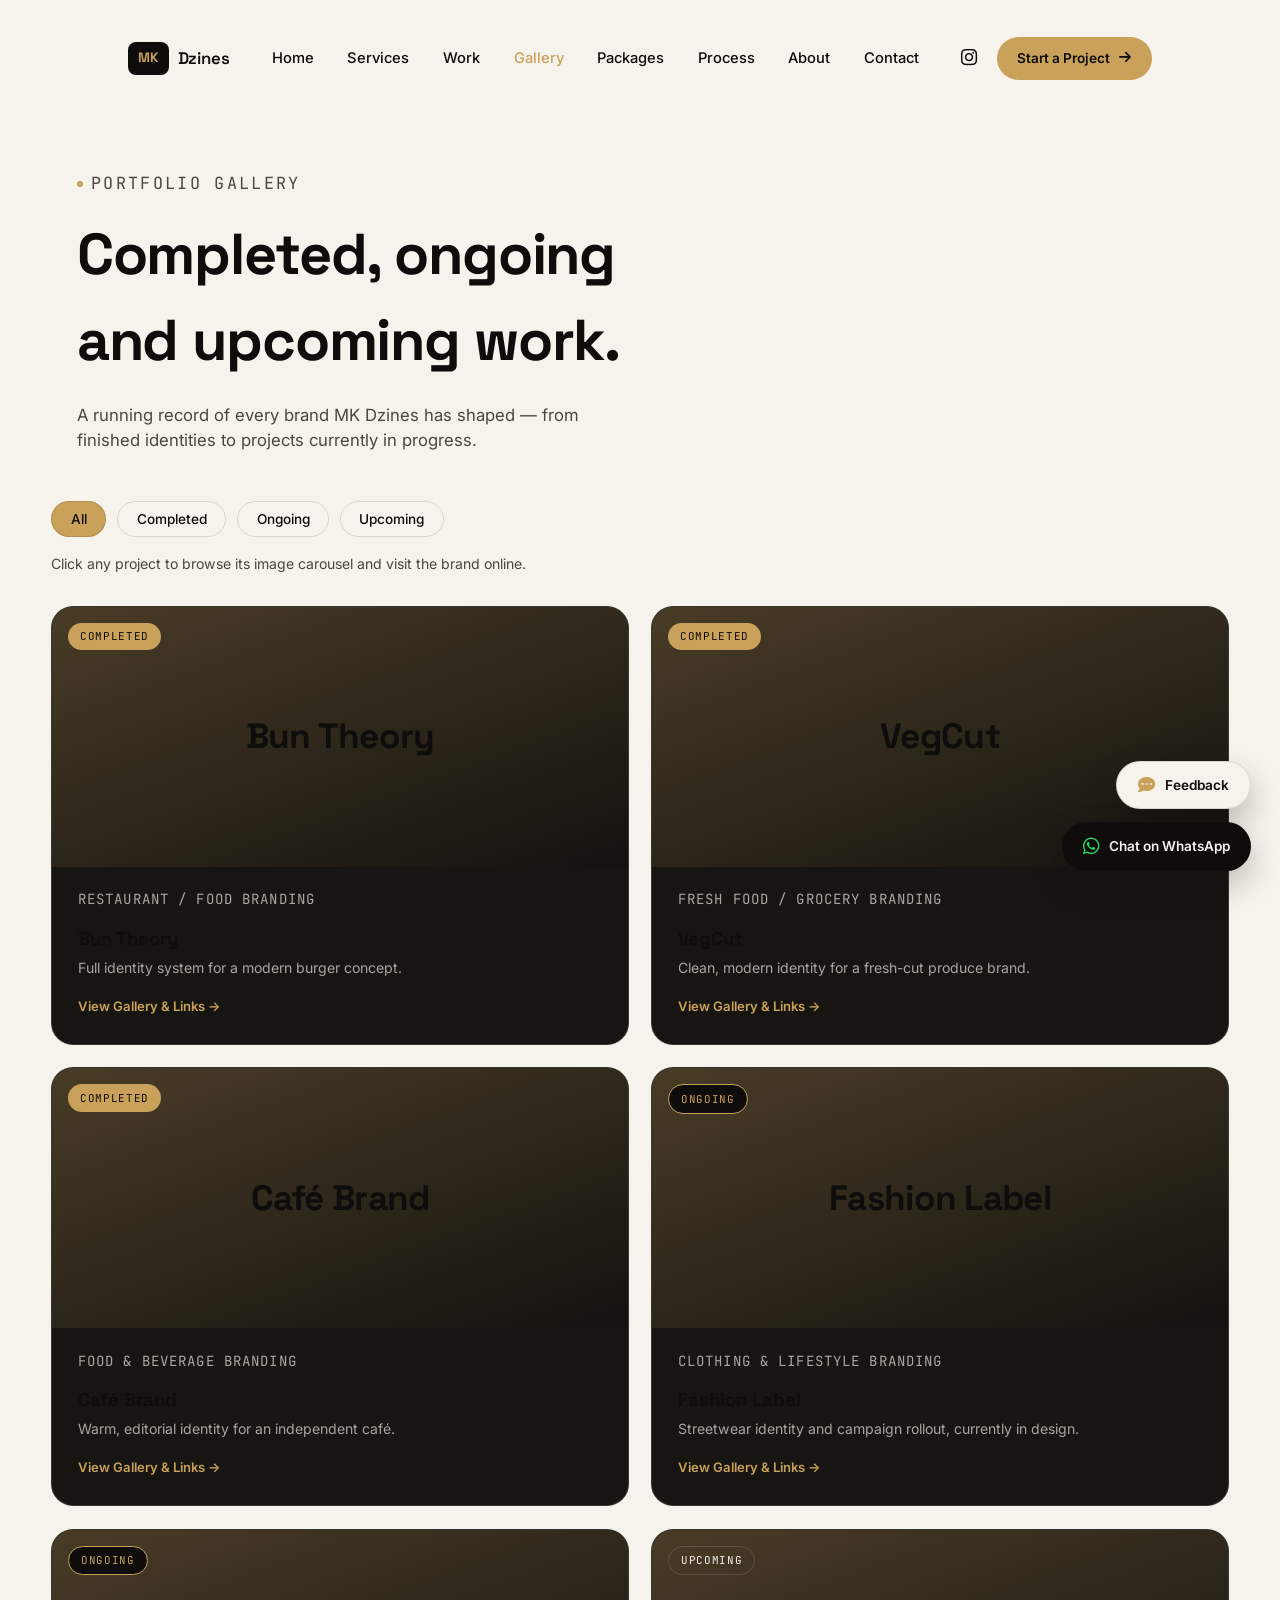
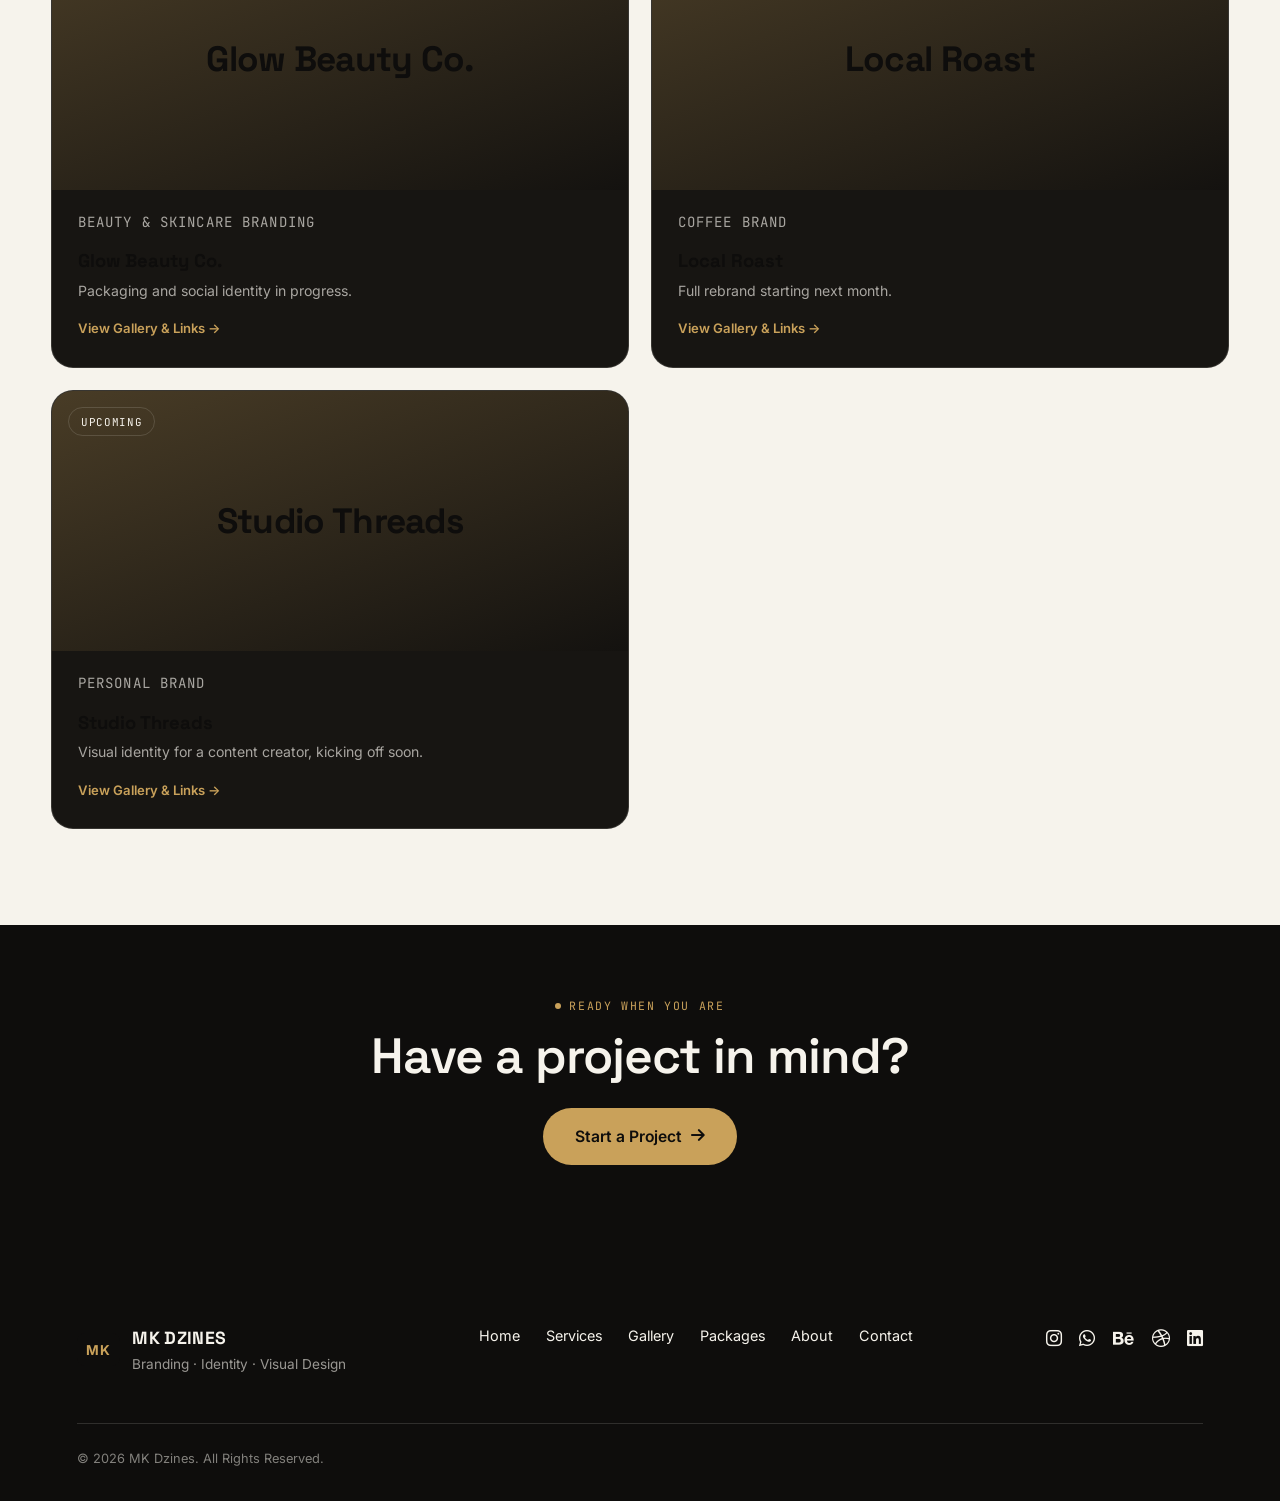
==== commit dfd539cf: "Update gallery.html" ====
--- a/gallery.html
+++ b/gallery.html
@@ -10,6 +10,7 @@
 <link href="https://fonts.googleapis.com/css2?family=Space+Grotesk:wght@400;500;600;700&family=Inter:wght@400;500;600;700&family=JetBrains+Mono:wght@400;500&display=swap" rel="stylesheet">
 <link rel="stylesheet" href="https://cdnjs.cloudflare.com/ajax/libs/font-awesome/6.5.1/css/all.min.css">
 <link rel="stylesheet" href="style.css">
+<link rel="stylesheet" href="responsive.css">
 </head>
 <body>
 
--- a/style.css
+++ b/style.css
@@ -765,15 +765,26 @@
   width: 100%;
 }
 .inquiry-form input::placeholder, .inquiry-form textarea::placeholder { color: rgba(246,243,236,0.4); }
+.budget-hint { color: rgba(246,243,236,0.6); font-size: 0.85rem; margin-top: -0.4rem; }
 .budget-options { display: grid; grid-template-columns: 1fr 1fr; gap: 0.8rem; }
-.budget-options label {
+.budget-card {
   border: 1px solid var(--line-dark);
   border-radius: var(--radius-sm);
-  padding: 0.8rem 1rem;
-  display: flex; align-items: center; gap: 0.6rem;
-  font-size: 0.9rem;
+  padding: 0.9rem 1rem;
+  display: flex; flex-direction: column; gap: 0.4rem;
   cursor: pointer;
-}
+  position: relative;
+  transition: border-color 0.25s ease, background 0.25s ease;
+}
+.budget-card input[type="radio"] { position: absolute; opacity: 0; pointer-events: none; }
+.budget-card-top { display: flex; justify-content: space-between; align-items: baseline; gap: 0.6rem; }
+.budget-card-name { font-weight: 600; font-size: 0.95rem; color: var(--ivory); }
+.budget-card-price { font-family: var(--font-display); font-size: 0.95rem; color: var(--gold); font-weight: 600; white-space: nowrap; }
+.budget-card-desc { font-size: 0.78rem; color: rgba(246,243,236,0.55); line-height: 1.4; }
+.budget-card:hover { border-color: rgba(201,161,90,0.5); }
+.budget-card.selected { border-color: var(--gold); background: rgba(201,161,90,0.08); }
+.budget-error { display: none; color: #e07a6a; font-size: 0.82rem; margin-top: -0.3rem; }
+.budget-error.show { display: block; }
 .form-row { display: flex; justify-content: space-between; gap: 1rem; margin-top: 0.5rem; }
 .form-next { margin-left: auto; }
 .form-success { display: none; text-align: center; padding: 2rem 0; }
@@ -781,8 +792,69 @@
 .form-success i { font-size: 2.6rem; color: var(--gold); margin-bottom: 1rem; }
 .form-success h3 { font-family: var(--font-display); font-size: 1.3rem; margin-bottom: 0.5rem; }
 .form-success p { color: rgba(246,243,236,0.65); }
+.form-success-plan { margin-top: 1.6rem; padding-top: 1.6rem; border-top: 1px solid var(--line-dark); }
+.plan-chosen { font-size: 0.92rem; color: var(--ivory); margin-bottom: 1rem; }
+.plan-chosen strong { color: var(--gold); }
+.plan-chosen span { color: rgba(246,243,236,0.5); font-size: 0.78rem; }
 .inquiry-form.submitted .form-step,
 .inquiry-form.submitted .form-progress { display: none; }
+
+/* ===================================================
+   CONTACT CTA CARD (opens project modal)
+=================================================== */
+.contact-cta-card {
+  background: var(--charcoal-soft);
+  border: 1px solid var(--line-dark);
+  border-radius: var(--radius-lg);
+  padding: 2.6rem;
+  display: flex; flex-direction: column; align-items: flex-start; gap: 0.9rem;
+  justify-content: center;
+}
+.contact-cta-card i { font-size: 1.8rem; color: var(--gold); }
+.contact-cta-card h3 { font-family: var(--font-display); font-size: 1.5rem; }
+.contact-cta-card p { color: rgba(246,243,236,0.65); font-size: 0.92rem; margin-bottom: 0.6rem; }
+
+/* ===================================================
+   PROJECT MODAL
+=================================================== */
+.project-modal-box { max-width: 640px; background: var(--charcoal); }
+.project-modal-box .modal-eyebrow { color: var(--gold); }
+.project-modal-box h2 { font-family: var(--font-display); font-size: 1.7rem; color: var(--ivory); margin-bottom: 1.6rem; }
+.project-modal-box .modal-close { border-color: var(--line-dark); color: var(--ivory); }
+.project-modal-box .modal-close:hover { background: var(--gold); color: var(--charcoal); }
+.project-modal-box .inquiry-form { padding: 0; background: transparent; border: none; }
+
+/* ===================================================
+   BRAND DETAIL MODAL + CAROUSEL (gallery page)
+=================================================== */
+.gallery-hint { color: var(--graphite); font-size: 0.88rem; margin: -1.6rem 0 2rem; }
+.brand-modal-box { max-width: 680px; }
+.brand-carousel { position: relative; border-radius: var(--radius-md); overflow: hidden; margin-top: 0.4rem; }
+.carousel-track { position: relative; height: 260px; }
+.carousel-slide {
+  position: absolute; inset: 0;
+  display: none; flex-direction: column; align-items: center; justify-content: center; gap: 0.8rem;
+  background: linear-gradient(160deg, var(--charcoal-soft), var(--charcoal));
+  color: var(--ivory);
+}
+.carousel-slide.active { display: flex; }
+.carousel-slide i { font-size: 2.4rem; color: var(--gold); }
+.carousel-slide span { font-family: var(--font-mono); font-size: 0.8rem; letter-spacing: 0.04em; text-transform: uppercase; color: rgba(246,243,236,0.75); }
+.carousel-arrow {
+  position: absolute; top: 50%; transform: translateY(-50%);
+  width: 40px; height: 40px; border-radius: 50%;
+  background: rgba(14,13,12,0.55); color: var(--ivory);
+  display: flex; align-items: center; justify-content: center;
+  border: none; cursor: pointer;
+}
+.carousel-arrow:hover { background: var(--gold); color: var(--charcoal); }
+.carousel-prev { left: 0.8rem; }
+.carousel-next { right: 0.8rem; }
+.carousel-dots { display: flex; justify-content: center; gap: 0.5rem; margin: 0.9rem 0 1.6rem; }
+.carousel-dot { width: 8px; height: 8px; border-radius: 50%; background: var(--line); cursor: pointer; transition: all 0.25s ease; }
+.carousel-dot.active { background: var(--gold); transform: scale(1.3); }
+.brand-links { display: flex; flex-wrap: wrap; gap: 0.8rem; margin-top: 0.6rem; }
+.brand-links-empty { color: var(--graphite); font-size: 0.88rem; }
 
 /* ===================================================
    FOOTER
--- a/responsive.css
+++ b/responsive.css
@@ -0,0 +1,260 @@
+/* ===================================================
+   MK DZINES — Responsive & Animations
+   Load this file AFTER style.css.
+   Breakpoints used: 1280 / 1080 / 900 / 760 / 600 / 420 / 360
+=================================================== */
+
+/* ===================================================
+   1. ANIMATION KEYFRAMES
+=================================================== */
+@keyframes fadeInUp {
+  from { opacity: 0; transform: translateY(18px); }
+  to   { opacity: 1; transform: translateY(0); }
+}
+@keyframes fadeIn {
+  from { opacity: 0; }
+  to   { opacity: 1; }
+}
+@keyframes scalePop {
+  0%   { opacity: 0; transform: scale(0.9); }
+  70%  { opacity: 1; transform: scale(1.03); }
+  100% { opacity: 1; transform: scale(1); }
+}
+@keyframes softPulse {
+  0%, 100% { box-shadow: 0 0 0 0 rgba(201,161,90,0.35); }
+  50%      { box-shadow: 0 0 0 6px rgba(201,161,90,0); }
+}
+@keyframes slideInLeft {
+  from { opacity: 0; transform: translateX(-16px); }
+  to   { opacity: 1; transform: translateX(0); }
+}
+@keyframes slideInRight {
+  from { opacity: 0; transform: translateX(16px); }
+  to   { opacity: 1; transform: translateX(0); }
+}
+@keyframes bounceIn {
+  0%   { opacity: 0; transform: scale(0.7); }
+  60%  { opacity: 1; transform: scale(1.08); }
+  100% { opacity: 1; transform: scale(1); }
+}
+
+/* ===================================================
+   2. ENTRANCE / INTERACTION ANIMATIONS
+   (layered on top of the site's existing hover / reveal
+   rules in style.css — safe to remove any single rule
+   below without breaking layout)
+=================================================== */
+
+/* Modal backdrop + box: gentle pop-in instead of a hard cut */
+.modal-overlay.open .modal-box { animation: scalePop 0.42s var(--ease); }
+
+/* Carousel slides crossfade in on activation */
+.carousel-slide.active { animation: fadeIn 0.45s ease; }
+
+/* Selected plan card gets a quick confirming pulse */
+.budget-card.selected { animation: scalePop 0.3s var(--ease); }
+
+/* "Ongoing" gallery badge gets a subtle breathing glow to draw the eye */
+.status-ongoing { animation: softPulse 2.6s ease-in-out infinite; }
+
+/* Floating WhatsApp / Feedback buttons slide in from the side on load */
+.whatsapp-float { animation: slideInRight 0.6s var(--ease) 0.2s both; }
+.feedback-float { animation: slideInRight 0.6s var(--ease) 0.4s both; }
+
+/* Gold buttons get a soft shine sweep on hover */
+.btn-gold, .btn-outline-gold {
+  position: relative;
+  overflow: hidden;
+}
+.btn-gold::after, .btn-outline-gold::after {
+  content: '';
+  position: absolute;
+  top: 0; left: -60%;
+  width: 40%; height: 100%;
+  background: linear-gradient(120deg, transparent, rgba(255,255,255,0.35), transparent);
+  transform: skewX(-20deg);
+  transition: left 0.6s ease;
+  pointer-events: none;
+}
+.btn-gold:hover::after, .btn-outline-gold:hover::after { left: 130%; }
+
+/* FAQ answers ease open a little more deliberately */
+.faq-a { transition: max-height 0.4s var(--ease), padding 0.4s var(--ease); }
+
+/* Stars pop when picked in the feedback form */
+.star-rating i.active { animation: bounceIn 0.35s var(--ease); }
+
+/* Package cards + service cards lift a touch more on hover, staying in
+   sync with the existing .reveal scroll-in transitions in style.css */
+.service-card:hover, .package-card:hover { box-shadow: 0 20px 34px rgba(14,13,12,0.10); }
+
+/* Disable everything above (and anything in style.css) for people who
+   asked their OS for reduced motion */
+@media (prefers-reduced-motion: reduce) {
+  .modal-overlay.open .modal-box,
+  .carousel-slide.active,
+  .budget-card.selected,
+  .status-ongoing,
+  .whatsapp-float,
+  .feedback-float,
+  .star-rating i.active { animation: none !important; }
+  .btn-gold::after, .btn-outline-gold::after { display: none !important; }
+}
+
+/* ===================================================
+   3. TOUCH / NO-HOVER DEVICES
+   Prevent "sticky hover" states on phones & tablets where
+   there's no real mouse to leave.
+=================================================== */
+@media (hover: none) {
+  .portfolio-card:hover,
+  .service-card:hover,
+  .package-card:hover,
+  .industry-chip:hover { transform: none; }
+  #heroStage .chip { transform: none !important; }
+  .btn-gold:hover, .btn-ghost:hover, .btn-outline-gold:hover { transform: none; }
+}
+
+/* ===================================================
+   4. LARGE DESKTOP (>1440px) — keep content from
+   stretching too wide on big monitors
+=================================================== */
+@media (min-width: 1441px) {
+  .hero-inner { max-width: 640px; }
+  .services-grid, .packages-grid, .portfolio-grid { max-width: 1440px; margin: 0 auto; }
+}
+
+/* ===================================================
+   5. LAPTOP / SMALL DESKTOP (≤1280px)
+=================================================== */
+@media (max-width: 1280px) {
+  .nav-wrap { padding: 1.2rem 4vw; }
+  .section { padding: 6rem 4vw; }
+}
+
+/* ===================================================
+   6. TABLET LANDSCAPE (≤1080px)
+=================================================== */
+@media (max-width: 1080px) {
+  .hero { grid-template-columns: 1fr; text-align: left; }
+  .hero-stage { height: 420px; margin-top: 2rem; }
+  .services-grid { grid-template-columns: repeat(2, 1fr); }
+  .packages-grid { grid-template-columns: 1fr; }
+  .package-featured { transform: none; }
+  .process-timeline { grid-template-columns: repeat(3, 1fr); row-gap: 2.5rem; }
+  .process-timeline::before { display: none; }
+  .about-grid { grid-template-columns: 1fr; }
+  .about-frame { max-width: 360px; margin: 0 auto; }
+  .contact-grid { grid-template-columns: 1fr; }
+  .contact-cta-card { padding: 2rem; }
+  .ig-grid { grid-template-columns: repeat(3, 1fr); }
+  .project-modal-box, .brand-modal-box { max-width: 90vw; }
+}
+
+/* ===================================================
+   7. TABLET PORTRAIT (≤900px)
+=================================================== */
+@media (max-width: 900px) {
+  .hero-headline { font-size: clamp(2.1rem, 5vw, 3rem); }
+  .why-grid { grid-template-columns: repeat(2, 1fr); }
+  .industries-grid { grid-template-columns: repeat(3, 1fr); }
+  .testimonial-card { padding: 2rem; }
+  .carousel-track { height: 220px; }
+}
+
+/* ===================================================
+   8. MOBILE (≤760px)
+=================================================== */
+@media (max-width: 760px) {
+  .nav-links, .nav-cta { display: none; }
+  .hamburger { display: flex; }
+  .services-grid { grid-template-columns: 1fr; }
+  .portfolio-grid { grid-template-columns: 1fr; }
+  .process-timeline { grid-template-columns: repeat(2, 1fr); }
+  .why-grid { grid-template-columns: 1fr; }
+  .industries-grid { grid-template-columns: repeat(2, 1fr); }
+  .section { padding: 5rem 6vw; }
+  .stamp-wrap { width: 170px; height: 170px; }
+  .chip { font-size: 0.7rem; padding: 0.5rem 0.8rem; }
+  .budget-options { grid-template-columns: 1fr; }
+  .hero { padding-top: 7rem; }
+  .modal-box { padding: 2rem 1.4rem; max-height: 90vh; }
+  .project-modal-box, .brand-modal-box { max-width: 100%; }
+  .payment-grid { grid-template-columns: 1fr; text-align: center; }
+  .payment-qr-wrap img { width: 150px; height: 150px; }
+  .payment-row { text-align: left; }
+  .gallery-hero { padding-top: 7.5rem; }
+  .contact-cta-card { align-items: stretch; text-align: left; }
+  .contact-cta-card .btn { width: 100%; justify-content: center; }
+  .brand-links { flex-direction: column; }
+  .brand-links .btn { width: 100%; justify-content: center; }
+  .carousel-track { height: 200px; }
+  .carousel-arrow { width: 34px; height: 34px; }
+}
+
+/* ===================================================
+   9. SMALL PHONES (≤600px)
+=================================================== */
+@media (max-width: 600px) {
+  .hero-headline { font-size: clamp(1.9rem, 8vw, 2.6rem); }
+  .hero-sub { font-size: 0.95rem; }
+  .hero-credibility { font-size: 0.78rem; }
+  .section-title { font-size: clamp(1.6rem, 6vw, 2.1rem); }
+  .marquee-track span { font-size: 0.85rem; }
+  .form-progress { margin-bottom: 1.4rem; }
+  .form-step-dot { width: 26px; height: 26px; font-size: 0.7rem; }
+  .budget-card-desc { font-size: 0.74rem; }
+  .testimonial-card p { font-size: 0.92rem; }
+}
+
+/* ===================================================
+   10. VERY SMALL PHONES (≤420px)
+=================================================== */
+@media (max-width: 420px) {
+  .float-stack { right: 1rem; bottom: 1.2rem; }
+  .float-btn { padding: 0.75rem 0.9rem; }
+  .stamp-wrap { width: 140px; height: 140px; }
+  .hero-stage { height: 360px; }
+  .ig-grid { grid-template-columns: repeat(2, 1fr); }
+  .industries-grid { grid-template-columns: 1fr 1fr; }
+  .carousel-slide i { font-size: 1.8rem; }
+  .carousel-slide span { font-size: 0.7rem; }
+  .carousel-dots { gap: 0.4rem; }
+}
+
+/* ===================================================
+   11. EXTRA-SMALL PHONES (≤360px)
+=================================================== */
+@media (max-width: 360px) {
+  .nav-wrap { padding: 1rem 4vw; }
+  .logo-text { display: none; }
+  .btn-lg { padding: 0.85rem 1.4rem; font-size: 0.85rem; }
+  .process-timeline { grid-template-columns: 1fr; }
+  .modal-box { padding: 1.6rem 1.1rem; }
+}
+
+/* ===================================================
+   12. SHORT / LANDSCAPE SCREENS
+   Phones rotated sideways, small laptops with short viewports
+=================================================== */
+@media (max-height: 500px) and (orientation: landscape) {
+  .hero { padding-top: 5.5rem; min-height: auto; }
+  .hero-stage { height: 260px; }
+  .modal-box, .project-modal-box, .brand-modal-box { max-height: 92vh; }
+  .mobile-menu { padding-top: 5rem; overflow-y: auto; }
+}
+
+/* ===================================================
+   13. HIGH-DENSITY / RETINA SCREENS
+   Keep hairline borders crisp on very sharp screens
+=================================================== */
+@media (-webkit-min-device-pixel-ratio: 2), (min-resolution: 192dpi) {
+  .portfolio-card, .service-card, .package-card, .budget-card { border-width: 0.5px; }
+}
+
+/* ===================================================
+   14. min-width helper (float button label)
+=================================================== */
+@media (min-width: 640px) {
+  .float-btn span { display: inline; }
+}
